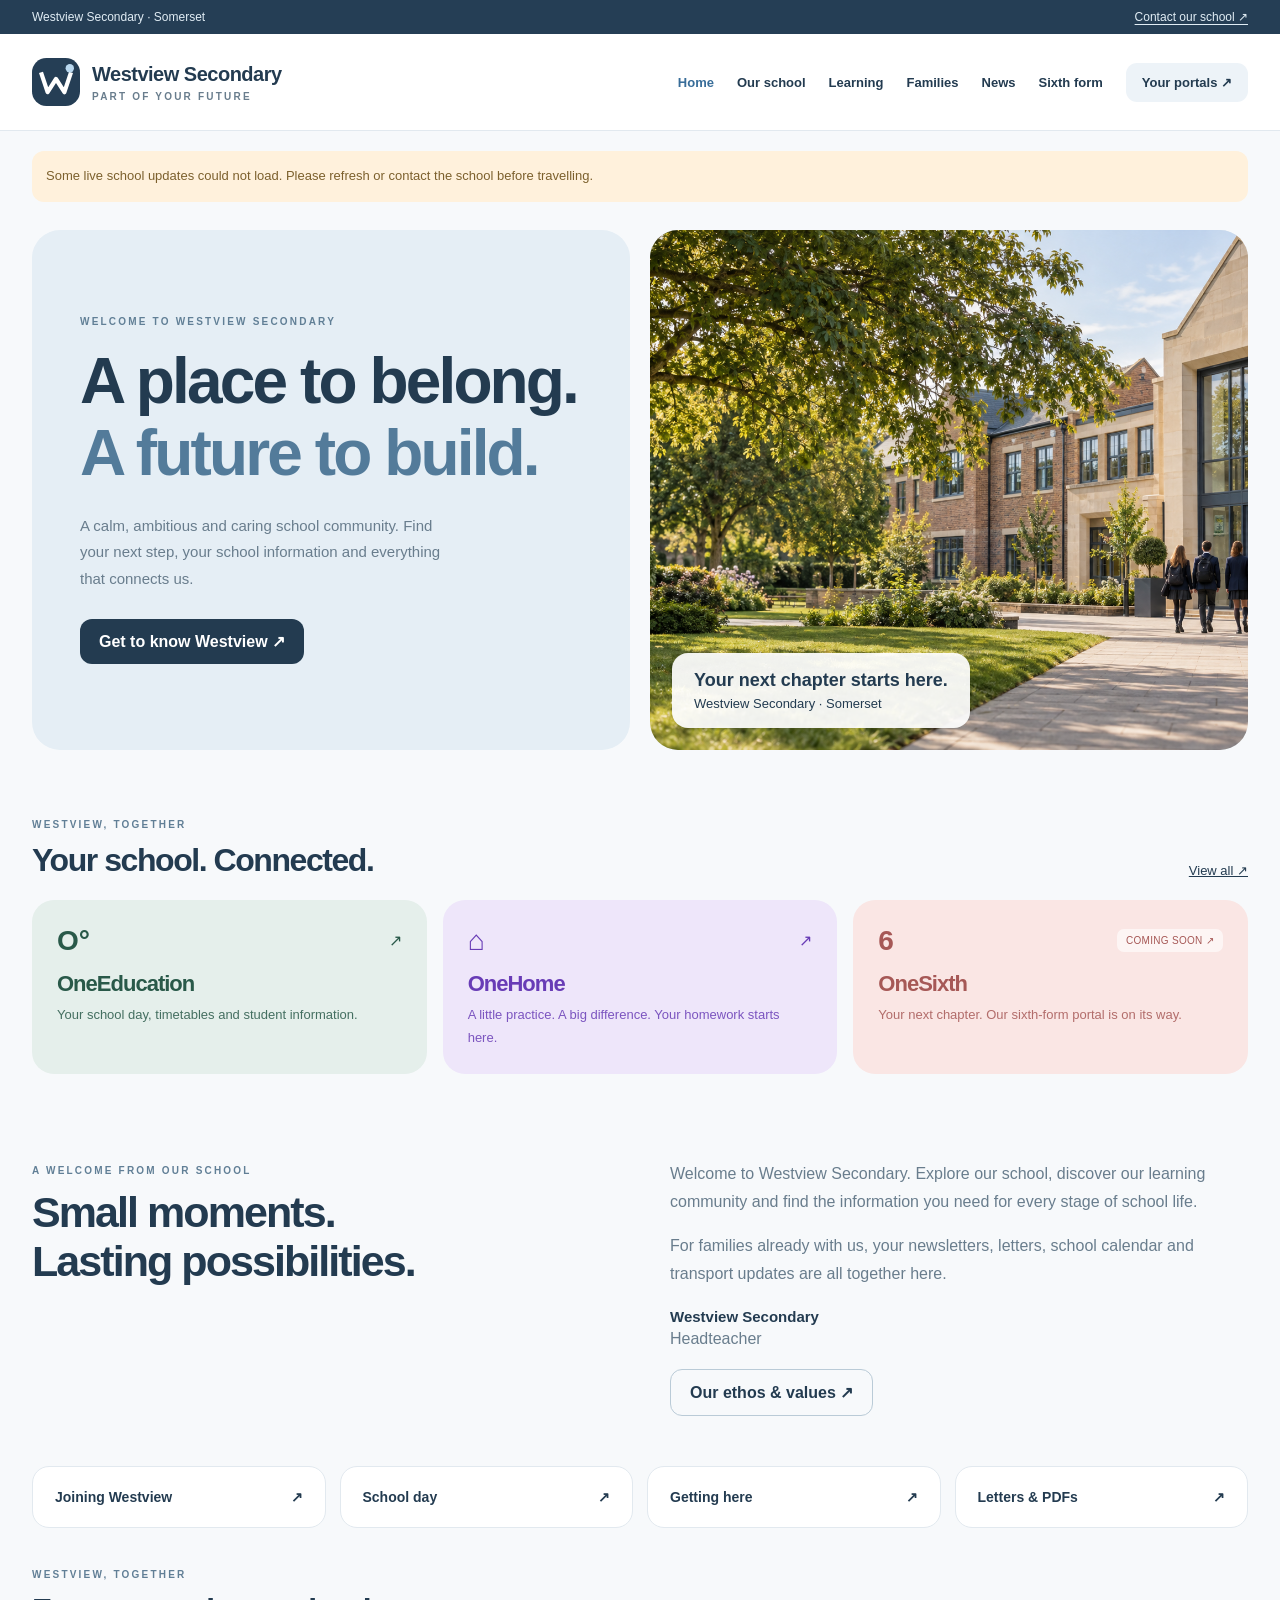
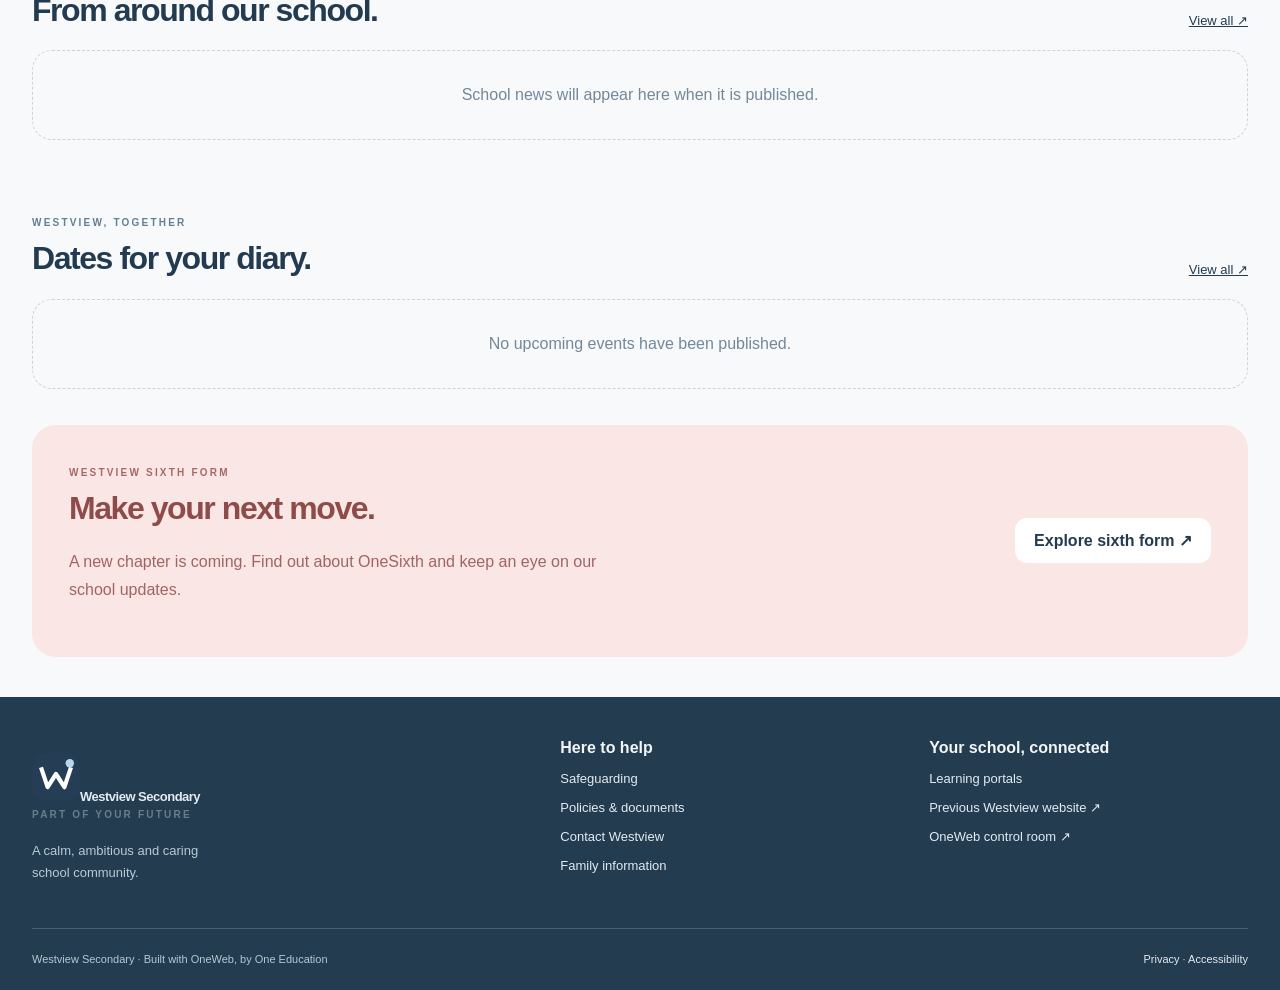
==== index.html @ a09521c9 "Add files via upload" ====
<!doctype html><html lang="en"><head><meta charset="utf-8"><meta name="viewport" content="width=device-width,initial-scale=1"><meta name="description" content="Westview Secondary — school information, news, newsletters and your learning portals."><title>Westview Secondary · OneWeb</title><link rel="icon" href="logo.svg"><link rel="stylesheet" href="web.css"></head><body><a class="skip" href="#main">Skip to content</a><div id="app"><p class="loading">Opening Westview…</p></div><script src="site-config.js"></script><script type="module" src="web.mjs"></script></body></html>
---- web.css ----
:root{font-family:Inter,'Segoe UI',Arial,sans-serif;color:#233b50;background:#f7f9fb;--line:#e2e9ef;--ink:#233b50;--muted:#697d8d}*{box-sizing:border-box}body{margin:0}a{color:inherit;text-decoration:none}button,input,select{font:inherit}button,.button{border:0;border-radius:12px;padding:13px 19px;background:var(--ink);color:white;font-weight:650;display:inline-flex;align-items:center;gap:12px;cursor:pointer}button:hover,.button:hover{filter:brightness(1.1)}a:focus-visible,button:focus-visible,input:focus-visible{outline:3px solid #895ee1;outline-offset:4px}.button.light{background:white;color:var(--ink)}.button.outline{background:transparent;border:1px solid #bacbd7;color:var(--ink)}h1,h2,h3{letter-spacing:-.045em;line-height:1.13}h1{font-size:clamp(36px,5vw,68px);margin:18px 0 24px}h2{font-size:32px;margin:10px 0 22px}h3{font-size:22px;margin:12px 0}p{line-height:1.75;color:var(--muted)}.wrap{max-width:1280px;margin:auto;padding:0 32px}.topline{background:#253e55;color:#e1edf5;font-size:12px}.topline .wrap{display:flex;justify-content:space-between;gap:16px;padding-top:10px;padding-bottom:10px}.topline a{text-decoration:underline;text-underline-offset:3px}.header{background:white;border-bottom:1px solid var(--line)}.header .wrap{display:flex;align-items:center;justify-content:space-between;min-height:96px;gap:20px}.brand{display:flex;align-items:center;gap:12px;font-size:20px;font-weight:800;letter-spacing:-.5px}.brand img{width:48px}.brand small{display:block;font-size:10px;letter-spacing:2.2px;font-weight:600;margin-top:5px;color:var(--muted)}nav{display:flex;align-items:center;gap:23px;font-size:13px;font-weight:600}nav a.active{color:#386d99}nav .portal-link{background:#edf3f8;padding:12px 16px;border-radius:11px}.mobile-menu{display:none}.announcement{background:#e8f0f7;font-size:13px}.announcement .wrap{padding-top:11px;padding-bottom:11px;display:flex;gap:14px;align-items:center}.announcement strong{font-size:10px;letter-spacing:1px}.announcement a{margin-left:auto;text-decoration:underline}.loading{text-align:center;padding:60px}.eyebrow{text-transform:uppercase;letter-spacing:2.2px;font-size:10px;font-weight:750;color:#617f96}.hero{display:grid;grid-template-columns:1fr 1fr;gap:20px;margin:28px 0}.hero-copy{background:#e5eef5;border-radius:28px;padding:48px;display:flex;flex-direction:column;align-items:flex-start;justify-content:center}.hero-copy h1 span{color:#537b9a}.hero-copy p{max-width:380px;font-size:15px;margin:0 0 27px}.hero-image{min-height:520px;position:relative;border-radius:28px;overflow:hidden;background:#dfe7ec}.hero-image img{width:100%;height:100%;position:absolute;object-fit:cover}.image-label{position:absolute;bottom:22px;left:22px;background:#ffffffec;border-radius:16px;padding:17px 22px;font-size:13px}.image-label strong{display:block;font-size:18px;margin-bottom:5px}.section{padding:36px 0}.section-head{display:flex;align-items:end;justify-content:space-between;gap:18px;margin-bottom:22px}.section-head h2{margin-bottom:0}.section-head a{font-size:13px;text-decoration:underline}.portals{display:grid;grid-template-columns:repeat(3,1fr);gap:16px}.portal{padding:25px;border-radius:22px;display:block;transition:transform .15s}.portal:hover{transform:translateY(-3px)}.portal.education{background:#e5efeb;color:#295949}.portal.home{background:#eee6fa;color:#683cb6}.portal.sixth{background:#fae6e4;color:#a65856}.portal .symbol{font-size:28px;font-weight:750}.portal .row{display:flex;justify-content:space-between;align-items:center}.portal h3{margin:15px 0 7px}.portal p{font-size:13px;margin:0;color:inherit;opacity:.85}.pill{font-size:10px;padding:6px 9px;background:#ffffff9c;border-radius:7px;letter-spacing:.3px}.grid{display:grid;grid-template-columns:repeat(3,minmax(0,1fr));gap:18px}.grid.two{grid-template-columns:repeat(2,minmax(0,1fr))}.card{padding:27px;border:1px solid var(--line);border-radius:22px;background:white;min-width:0}.card p{font-size:14px;margin-bottom:0;white-space:pre-line}.card time{font-size:11px;color:#678398}.card .more{display:block;font-size:13px;margin-top:22px;font-weight:650;color:#477190}.quicklinks{display:grid;grid-template-columns:repeat(4,1fr);gap:14px}.quicklinks a{background:white;border:1px solid var(--line);padding:22px;border-radius:17px;font-size:14px;font-weight:650;display:flex;justify-content:space-between}.welcome{display:grid;grid-template-columns:1fr 1fr;gap:60px;align-items:start;padding:50px 0}.welcome h2{font-size:43px}.welcome p{margin-top:0}.signature{font-size:15px;font-weight:750;display:block;margin-top:20px}.band{background:#fae6e4;padding:37px;border-radius:24px;display:flex;justify-content:space-between;gap:22px;align-items:center}.band p{color:#a06563;max-width:570px}.band h2{color:#8d4b49}.band .eyebrow{color:#a36a67}.page-title{padding:46px 0 25px;max-width:850px}.page-title h1{font-size:49px;margin-bottom:16px}.page-title p{font-size:16px}.breadcrumb{font-size:12px;color:#7790a2}.page-layout{display:grid;grid-template-columns:1fr 260px;gap:28px;margin-bottom:50px}.prose{background:white;border:1px solid var(--line);padding:34px;border-radius:22px;min-width:0}.prose h2{font-size:27px;margin-top:28px}.prose h3{font-size:20px;margin-top:24px}.prose p,.prose li{font-size:15px;line-height:1.85;color:#586f80}.prose li{margin:10px 0}.side{border-radius:20px;background:#eaf0f5;padding:25px;align-self:start}.side a{display:block;padding:13px 0;border-bottom:1px solid #d5e1e9;font-size:13px}.doc{display:flex;gap:15px;align-items:start}.doc-icon{padding:12px 9px;border-radius:10px;background:#edf1f7;color:#5b7290;font-size:11px;font-weight:750}.doc h3{font-size:19px;margin-top:0}.doc .button{margin-top:18px;font-size:12px}.search{display:flex;gap:12px;margin:0 0 22px}.search input,.search select{padding:13px 17px;border:1px solid #d3dfe8;border-radius:12px;background:white;min-width:0;color:var(--ink)}.search input{flex:1}.empty{border:1px dashed #c6d5e0;border-radius:20px;padding:35px;color:#738898;text-align:center;grid-column:1/-1}.footer{background:#243c50;color:#f2f6f9;padding:42px 0 25px;margin-top:40px}.footer-grid{display:grid;grid-template-columns:1.5fr 1fr 1fr;gap:50px}.footer p{color:#b8cad6;font-size:13px;white-space:pre-line}.footer a{display:block;font-size:13px;margin:14px 0;color:#e2ebf1}.footer .brand{margin-bottom:20px}.footer-bottom{display:flex;justify-content:space-between;border-top:1px solid #466073;margin-top:30px;padding-top:24px;font-size:11px;color:#b7c8d4}.footer-bottom a{display:inline;font-size:11px}.service-error{padding:14px;background:#fff1dc;color:#7c602d;font-size:13px;border-radius:12px;margin-top:20px}.skip{position:absolute;left:12px;top:-90px;background:white;padding:15px;z-index:100}.skip:focus{top:12px}dialog{border:0;border-radius:26px;padding:34px;max-width:550px;width:calc(100% - 36px);box-shadow:0 25px 100px #172d4050;color:var(--ink)}dialog::backdrop{background:#172d4077;backdrop-filter:blur(4px)}dialog .close{float:right;background:#edf2f6;color:#304a60;padding:8px 14px;font-size:21px}dialog p{white-space:pre-line}dialog .actions{display:flex;flex-wrap:wrap;gap:10px;margin-top:25px}dialog .notice-icon{display:block;font-size:32px;margin-bottom:18px}table{border-collapse:collapse;width:100%;font-size:14px}td,th{padding:12px;border-bottom:1px solid var(--line);text-align:left}.table-wrap{overflow:auto}details{margin-top:20px}summary{cursor:pointer;font-weight:650;font-size:13px}.letter{white-space:pre-line;color:#627887;line-height:1.8;margin-top:15px}#main:focus{outline:none}
@media(max-width:1000px){nav{gap:14px}.hero-copy{padding:30px}.hero-image{min-height:440px}.quicklinks{grid-template-columns:1fr 1fr}.grid{grid-template-columns:1fr 1fr}.welcome{gap:30px}}@media(max-width:760px){.wrap{padding:0 20px}.header .wrap{min-height:82px;flex-wrap:wrap}.brand{font-size:18px}.brand img{width:40px}.mobile-menu{display:block;padding:9px 13px}nav{display:none;width:100%;flex-wrap:wrap;padding-bottom:20px}nav.open{display:flex}.hero{grid-template-columns:1fr;margin-top:20px}.hero-copy{padding:32px}.hero-copy h1{font-size:47px}.hero-image{min-height:300px}.portals,.grid,.grid.two{grid-template-columns:1fr}.portal{padding:23px}.welcome{grid-template-columns:1fr;gap:0;padding:28px 0}.welcome h2{font-size:35px}.band{display:block;padding:28px}.band .button{margin-top:12px}.footer-grid{grid-template-columns:1fr;gap:15px}.page-layout{grid-template-columns:1fr}.page-title h1{font-size:38px}.prose{padding:24px}.search{flex-wrap:wrap}.search select{width:100%}.topline .wrap{font-size:10px}.footer-bottom{gap:16px;flex-wrap:wrap}.section{padding:25px 0}.section-head h2{font-size:27px}.announcement .wrap{flex-wrap:wrap}.announcement a{margin-left:0}}
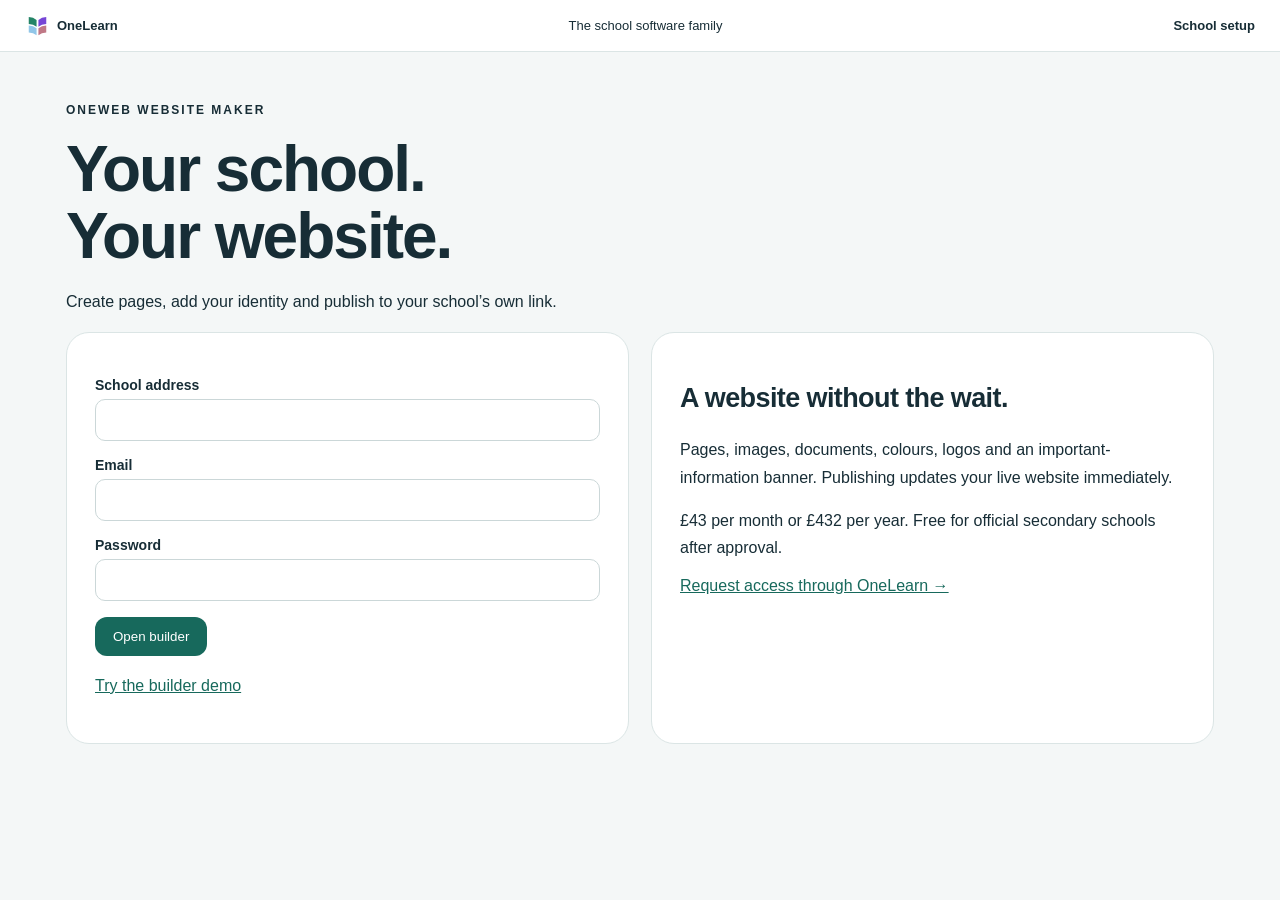
==== commit ed8be08e: "OMG!" ====
--- a/index.html
+++ b/index.html
@@ -1 +1 @@
-<!doctype html><html lang="en"><head><meta charset="utf-8"><meta name="viewport" content="width=device-width,initial-scale=1"><meta name="description" content="Westview Secondary — school information, news, newsletters and your learning portals."><title>Westview Secondary · OneWeb</title><link rel="icon" href="logo.svg"><link rel="stylesheet" href="web.css"></head><body><a class="skip" href="#main">Skip to content</a><div id="app"><p class="loading">Opening Westview…</p></div><script src="site-config.js"></script><script type="module" src="web.mjs"></script></body></html>
+<!doctype html><html lang="en-GB"><head><meta charset="utf-8"><meta name="viewport" content="width=device-width,initial-scale=1"><title>OneWeb</title><link rel="icon" href="platform-logo.svg"><link rel="stylesheet" href="platform.css"></head><body ><div id="app"></div><script src="config.js"></script><script type="module" src="boot.mjs"></script></body></html>
--- a/platform.css
+++ b/platform.css
@@ -0,0 +1 @@
+:root{--ink:#172d36;--muted:#64767c;--accent:#17695c;--line:#dbe5e5;--paper:#f4f7f7;font-family:Inter,Segoe UI,Arial,sans-serif;color:var(--ink)}*{box-sizing:border-box}body{margin:0;background:var(--paper)}.platform-bar{display:flex;align-items:center;justify-content:space-between;gap:16px;min-height:52px;padding:10px 25px;background:white;border-bottom:1px solid var(--line);font:13px Segoe UI,sans-serif;color:var(--ink);position:relative;z-index:10}.platform-bar a{display:flex;align-items:center;gap:7px;color:inherit;text-decoration:none;font-weight:700}.platform-bar span{display:flex;align-items:center;gap:8px}.platform-bar img{width:25px;height:25px;object-fit:contain}.platform-page{max-width:1200px;margin:auto;padding:48px 26px}.platform-page h1{font-size:clamp(34px,5vw,64px);letter-spacing:-2px;line-height:1.05;margin:18px 0}.platform-page h2{font-size:27px;letter-spacing:-.6px}.platform-page p{line-height:1.7}.platform-page a{color:var(--accent)}.platform-page button,.platform-page .button{display:inline-block;background:var(--accent);color:white;border:0;border-radius:12px;padding:12px 18px;font:600 14px inherit;cursor:pointer;text-decoration:none}.platform-page button.secondary{background:#e8eeee;color:var(--ink)}.platform-page button:disabled{opacity:.5;cursor:wait}.platform-page label{display:block;font-size:14px;font-weight:600;margin:16px 0}.platform-page input:not([type=checkbox]),.platform-page textarea,.platform-page select{width:100%;font:inherit;padding:12px;border:1px solid #cbd7d8;border-radius:10px;background:white;color:var(--ink);margin-top:6px}.platform-page textarea{min-height:120px;resize:vertical}.platform-grid{display:grid;grid-template-columns:repeat(2,minmax(0,1fr));gap:22px}.platform-card{padding:28px;background:white;border:1px solid var(--line);border-radius:23px;min-width:0}.platform-card img.mark{width:48px;height:48px}.platform-muted{color:var(--muted)}.platform-actions{display:flex;flex-wrap:wrap;gap:10px;align-items:center}.platform-notice{padding:16px;border-radius:12px;background:#eaf1f7;margin:15px 0;white-space:pre-line}.platform-error{color:#a32a3b;white-space:pre-line}.platform-page table{width:100%;border-collapse:collapse}.platform-page td,.platform-page th{text-align:left;padding:12px;border-bottom:1px solid var(--line);overflow-wrap:anywhere}.platform-page .scroll{overflow:auto}.sales-nav{display:flex;justify-content:space-between;align-items:center;gap:18px;flex-wrap:wrap}.sales-logo{display:flex;align-items:center;gap:10px;font-size:24px;font-weight:800;text-decoration:none;color:var(--ink)!important}.sales-logo img{width:46px}.sales-hero{padding:65px 0;max-width:860px}.sales-hero h1{font-size:clamp(42px,7vw,83px);letter-spacing:-4px}.sales-hero p{font-size:20px;max-width:700px}.eyebrow{font-size:12px;font-weight:750;letter-spacing:2px;text-transform:uppercase}.price{font-size:29px;font-weight:750}.product-visual{height:135px;margin:-4px -4px 24px;border-radius:16px;padding:22px;display:flex;gap:12px;background:var(--tint);overflow:hidden}.product-visual .side{width:24%;border-radius:9px;background:var(--product);opacity:.75}.product-visual .tiles{flex:1;display:grid;grid-template-columns:1fr 1fr;gap:10px}.product-visual .tiles i{background:#ffffffbd;border-radius:10px}.product-label{display:flex;align-items:center;gap:12px}.product-label img{width:36px;height:36px}.builder-layout{display:grid;grid-template-columns:220px 1fr;gap:20px}.builder-page{margin:8px 0;display:block;width:100%;text-align:left}.web-site{--accent:#245b80;background:#fff;min-height:100vh;color:#183342}.web-site header,.web-site main,.web-site footer{max-width:1200px;margin:auto;padding:25px}.web-site header{display:flex;gap:20px;align-items:center;flex-wrap:wrap}.web-site header img{width:65px;height:65px;object-fit:contain}.web-site nav{margin-left:auto;display:flex;gap:18px;flex-wrap:wrap}.web-site a{color:var(--accent)}.web-site .web-hero{border-radius:28px;background:color-mix(in srgb,var(--accent) 12%,white);padding:60px 40px;margin-bottom:25px}.web-site h1{font-size:clamp(36px,6vw,68px);letter-spacing:-2px}.web-site p{white-space:pre-line;line-height:1.8;max-width:850px}.web-section{padding:25px 0;border-bottom:1px solid #e4ebee}.web-section img{max-width:100%;max-height:550px;object-fit:cover;border-radius:18px}.web-site footer{border-top:1px solid #e4ebee;margin-top:50px}.platform-code{font:18px monospace;overflow-wrap:anywhere;padding:20px;border:2px dashed #a2bbb4;border-radius:12px;user-select:all}.sales-footer{margin-top:55px;padding-top:25px;border-top:1px solid var(--line);font-size:13px}.honeypot{position:absolute;left:-10000px}.platform-page small{line-height:1.6}@media(max-width:720px){.platform-grid,.builder-layout{grid-template-columns:1fr}.platform-page{padding:25px 16px}.platform-bar{padding:10px;font-size:11px;gap:8px}.sales-hero{padding:35px 0}.sales-hero h1{letter-spacing:-2px}.platform-card{padding:22px}.platform-page td{min-width:100px}.web-site .web-hero{padding:30px 22px}}
